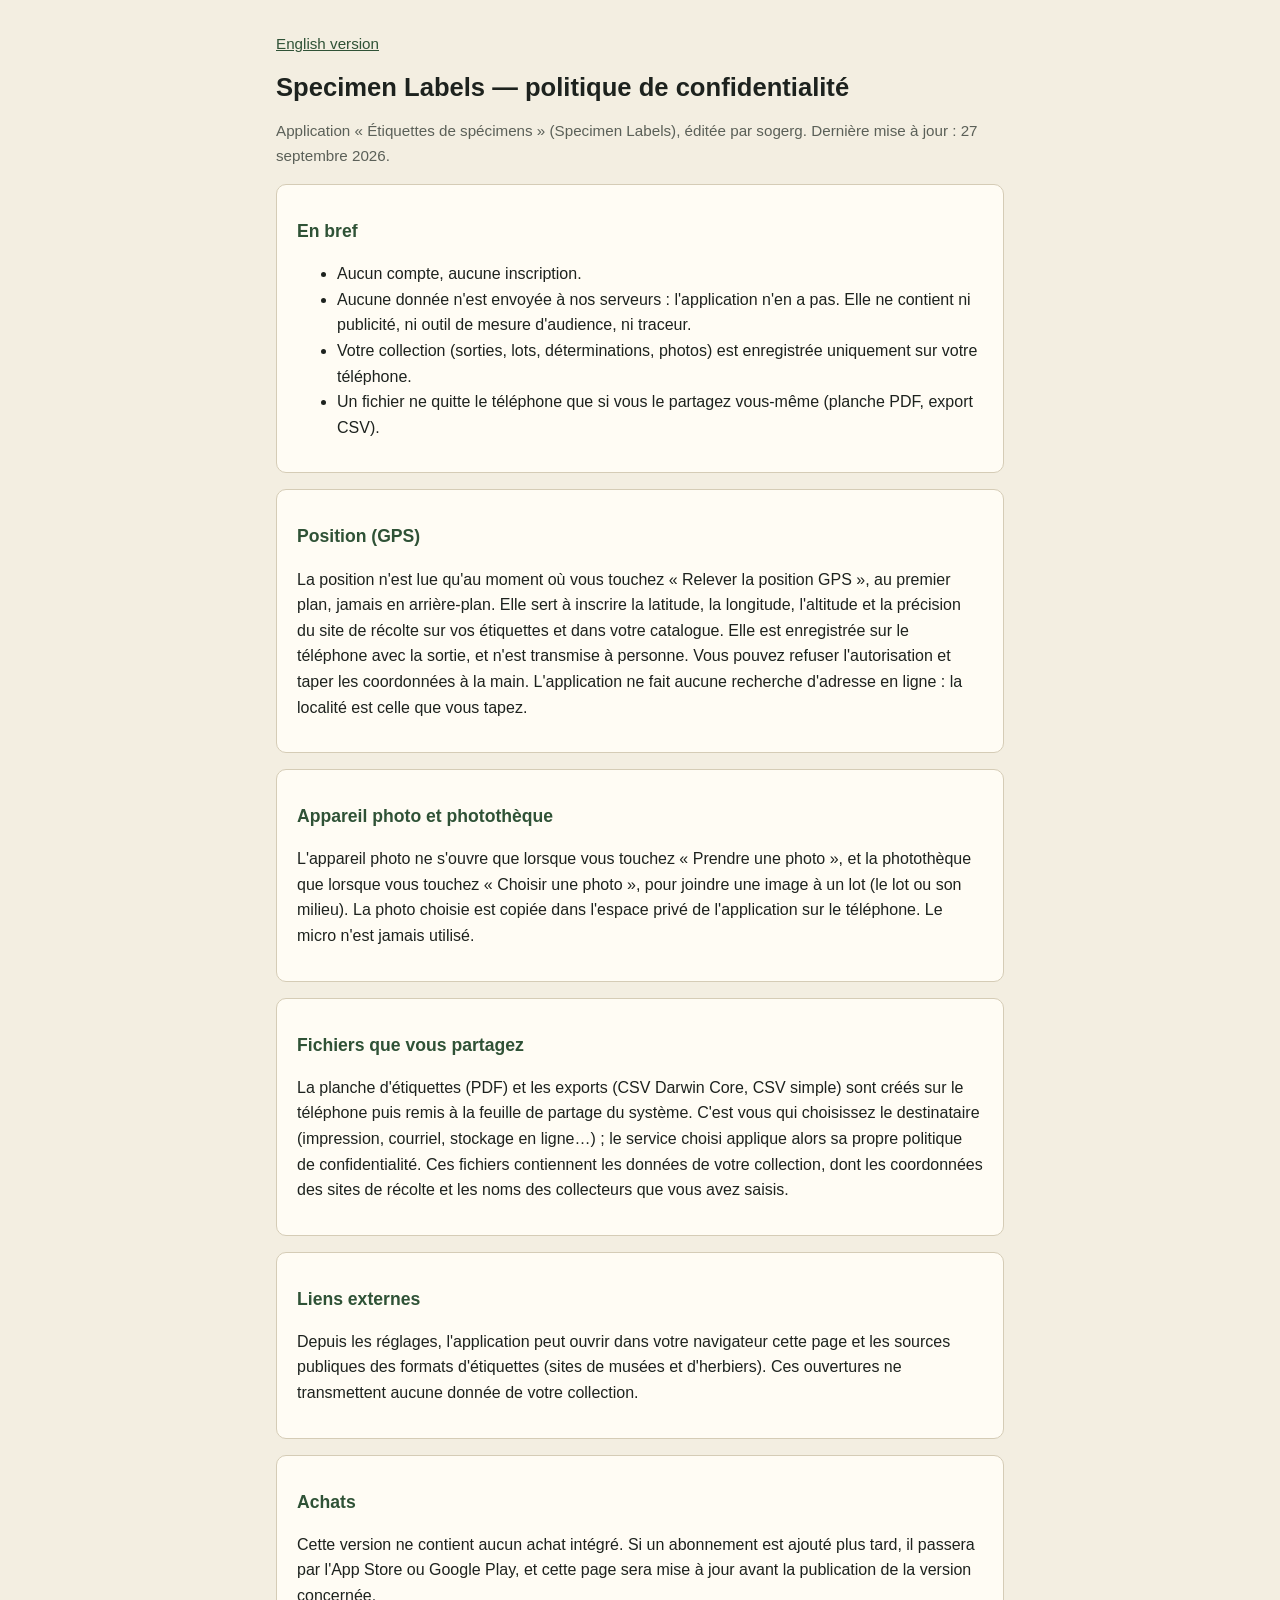
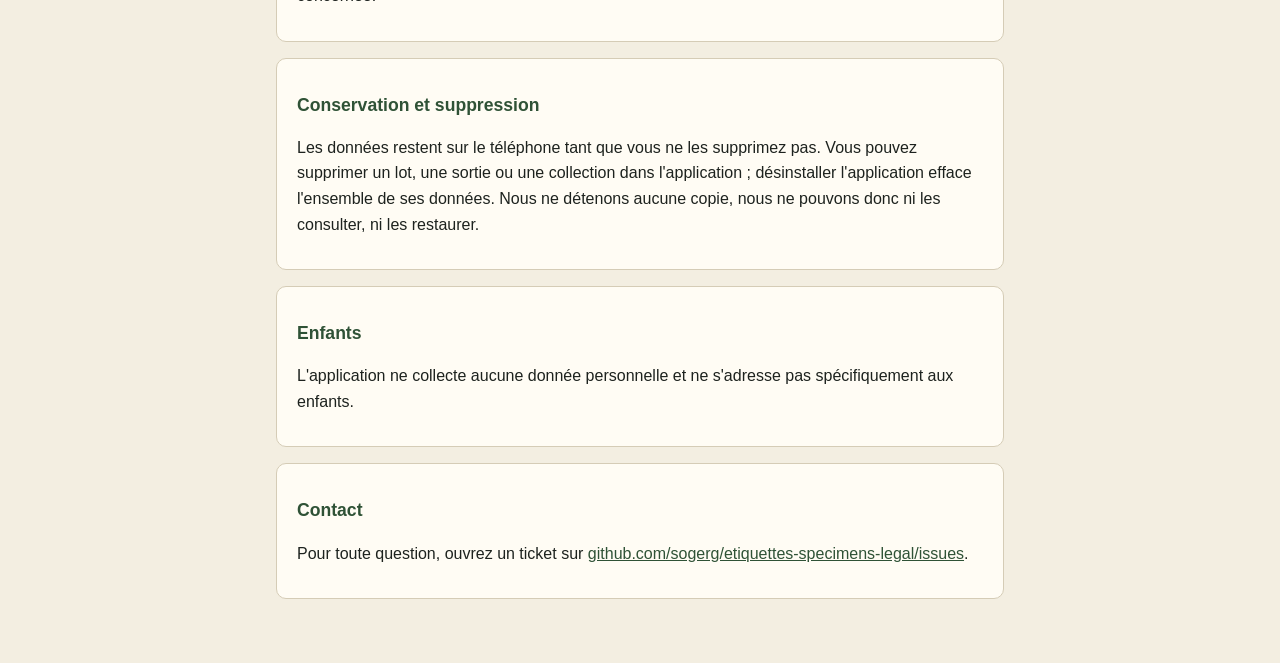
==== index.html @ 8a0e9088 "Page de confidentialité Specimen Labels (FR + EN) Co-Authored-By: Claude Opus 5.5 (1M context) <nore" ====
<!DOCTYPE html>
<html lang="fr">
<head>
<meta charset="utf-8">
<meta name="viewport" content="width=device-width, initial-scale=1">
<title>Specimen Labels — Confidentialité</title>
<link rel="stylesheet" href="style.css">
</head>
<body>
<main>
<nav><a href="en/">English version</a></nav>
<h1>Specimen Labels — politique de confidentialité</h1>
<p class="doux">Application « Étiquettes de spécimens » (Specimen Labels), éditée par sogerg. Dernière mise à jour : 27 septembre 2026.</p>

<section>
<h2>En bref</h2>
<ul>
<li>Aucun compte, aucune inscription.</li>
<li>Aucune donnée n'est envoyée à nos serveurs : l'application n'en a pas. Elle ne contient ni publicité, ni outil de mesure d'audience, ni traceur.</li>
<li>Votre collection (sorties, lots, déterminations, photos) est enregistrée uniquement sur votre téléphone.</li>
<li>Un fichier ne quitte le téléphone que si vous le partagez vous-même (planche PDF, export CSV).</li>
</ul>
</section>

<section>
<h2>Position (GPS)</h2>
<p>La position n'est lue qu'au moment où vous touchez « Relever la position GPS », au premier plan, jamais en arrière-plan. Elle sert à inscrire la latitude, la longitude, l'altitude et la précision du site de récolte sur vos étiquettes et dans votre catalogue. Elle est enregistrée sur le téléphone avec la sortie, et n'est transmise à personne. Vous pouvez refuser l'autorisation et taper les coordonnées à la main. L'application ne fait aucune recherche d'adresse en ligne : la localité est celle que vous tapez.</p>
</section>

<section>
<h2>Appareil photo et photothèque</h2>
<p>L'appareil photo ne s'ouvre que lorsque vous touchez « Prendre une photo », et la photothèque que lorsque vous touchez « Choisir une photo », pour joindre une image à un lot (le lot ou son milieu). La photo choisie est copiée dans l'espace privé de l'application sur le téléphone. Le micro n'est jamais utilisé.</p>
</section>

<section>
<h2>Fichiers que vous partagez</h2>
<p>La planche d'étiquettes (PDF) et les exports (CSV Darwin Core, CSV simple) sont créés sur le téléphone puis remis à la feuille de partage du système. C'est vous qui choisissez le destinataire (impression, courriel, stockage en ligne…) ; le service choisi applique alors sa propre politique de confidentialité. Ces fichiers contiennent les données de votre collection, dont les coordonnées des sites de récolte et les noms des collecteurs que vous avez saisis.</p>
</section>

<section>
<h2>Liens externes</h2>
<p>Depuis les réglages, l'application peut ouvrir dans votre navigateur cette page et les sources publiques des formats d'étiquettes (sites de musées et d'herbiers). Ces ouvertures ne transmettent aucune donnée de votre collection.</p>
</section>

<section>
<h2>Achats</h2>
<p>Cette version ne contient aucun achat intégré. Si un abonnement est ajouté plus tard, il passera par l'App Store ou Google Play, et cette page sera mise à jour avant la publication de la version concernée.</p>
</section>

<section>
<h2>Conservation et suppression</h2>
<p>Les données restent sur le téléphone tant que vous ne les supprimez pas. Vous pouvez supprimer un lot, une sortie ou une collection dans l'application ; désinstaller l'application efface l'ensemble de ses données. Nous ne détenons aucune copie, nous ne pouvons donc ni les consulter, ni les restaurer.</p>
</section>

<section>
<h2>Enfants</h2>
<p>L'application ne collecte aucune donnée personnelle et ne s'adresse pas spécifiquement aux enfants.</p>
</section>

<section>
<h2>Contact</h2>
<p>Pour toute question, ouvrez un ticket sur <a href="https://github.com/sogerg/etiquettes-specimens-legal/issues">github.com/sogerg/etiquettes-specimens-legal/issues</a>.</p>
</section>
</main>
</body>
</html>
---- style.css ----
:root { --fond: #F3EEE1; --carte: #FFFCF4; --encre: #1D221E; --doux: #5B6058; --accent: #2F5236; --bord: #D5CCB6; }
@media (prefers-color-scheme: dark) { :root { --fond: #131612; --carte: #1C201B; --encre: #ECE7DA; --doux: #A7AA9F; --accent: #8DB88F; --bord: #353B33; } }
* { box-sizing: border-box; }
body { margin: 0; background: var(--fond); color: var(--encre); font: 16px/1.6 -apple-system, "Segoe UI", Roboto, Helvetica, Arial, sans-serif; }
main { max-width: 760px; margin: 0 auto; padding: 32px 16px 64px; }
h1 { font-size: 1.6rem; line-height: 1.25; margin: 0 0 4px; }
h2 { font-size: 1.1rem; margin: 28px 0 8px; color: var(--accent); }
p, li { color: var(--encre); }
.doux { color: var(--doux); font-size: .95rem; }
section { background: var(--carte); border: 1px solid var(--bord); border-radius: 10px; padding: 4px 20px 16px; margin-top: 16px; }
a { color: var(--accent); }
nav { margin-bottom: 16px; font-size: .95rem; }
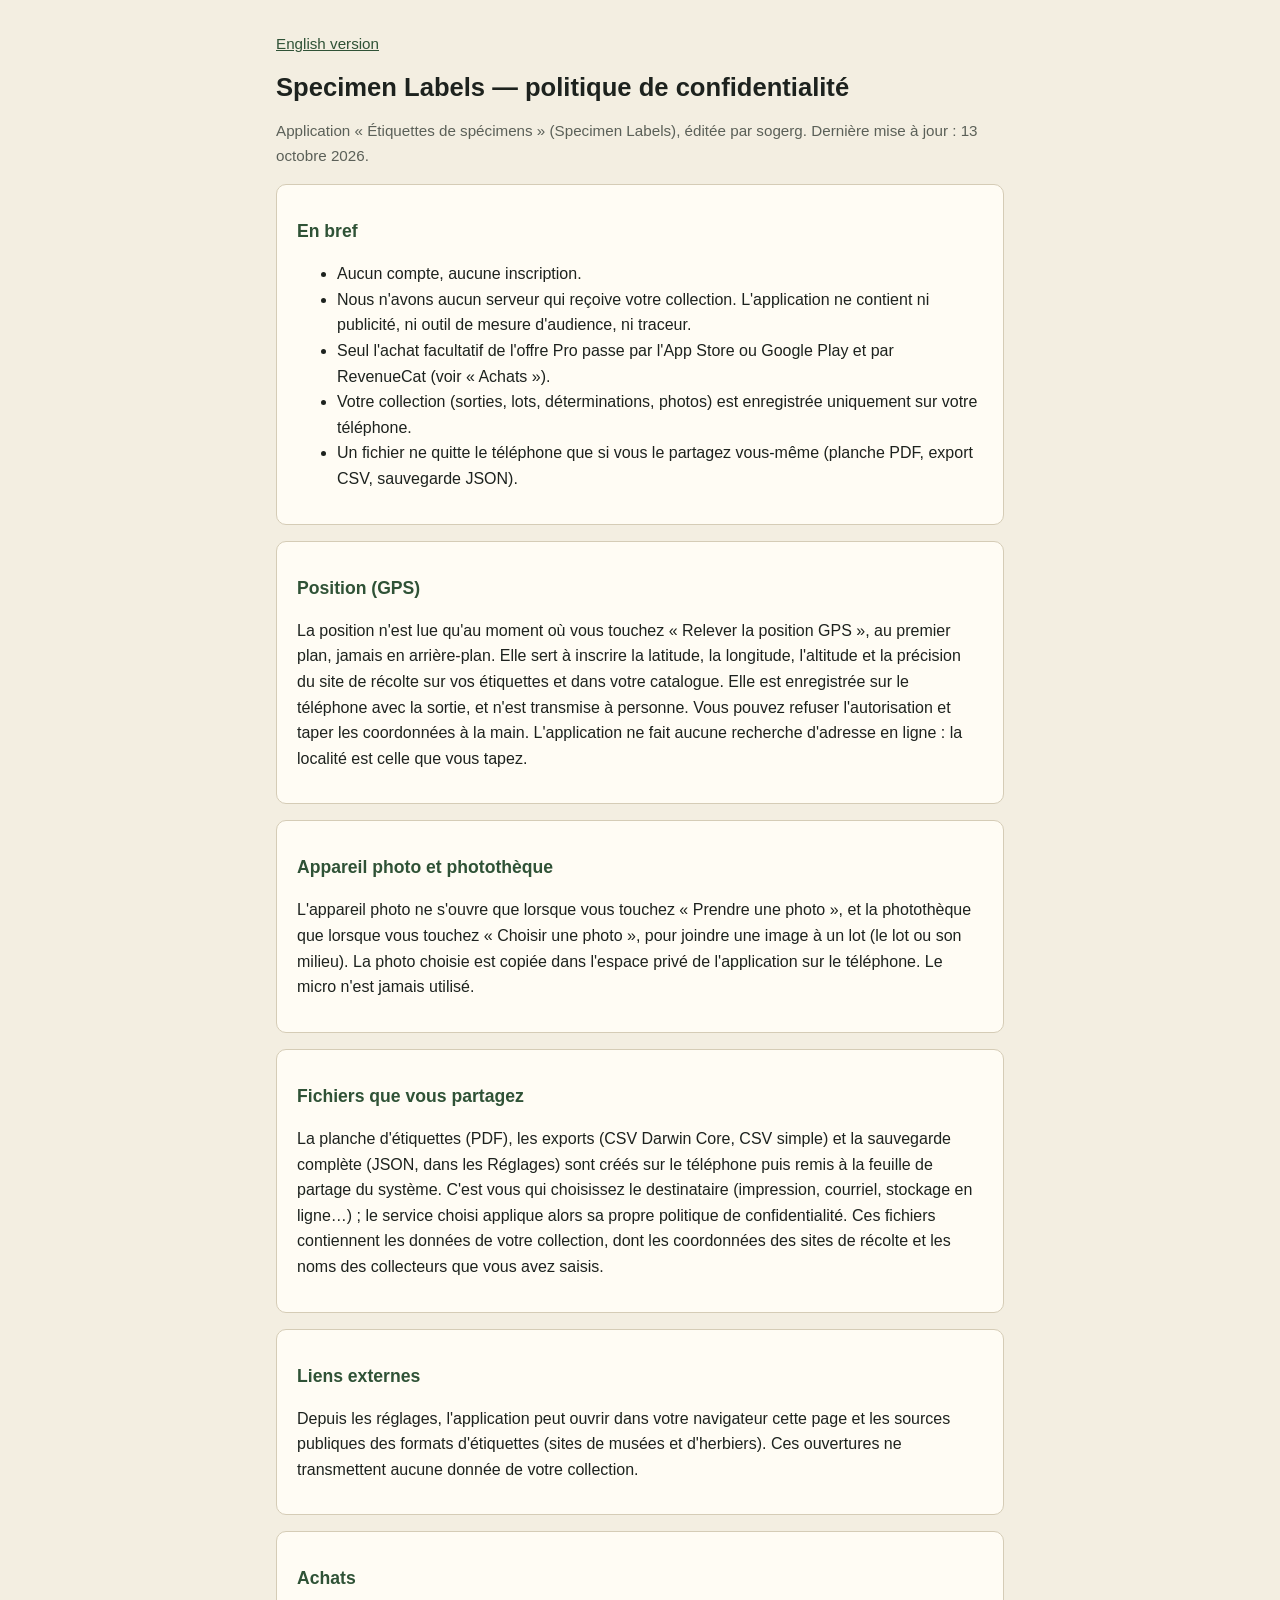
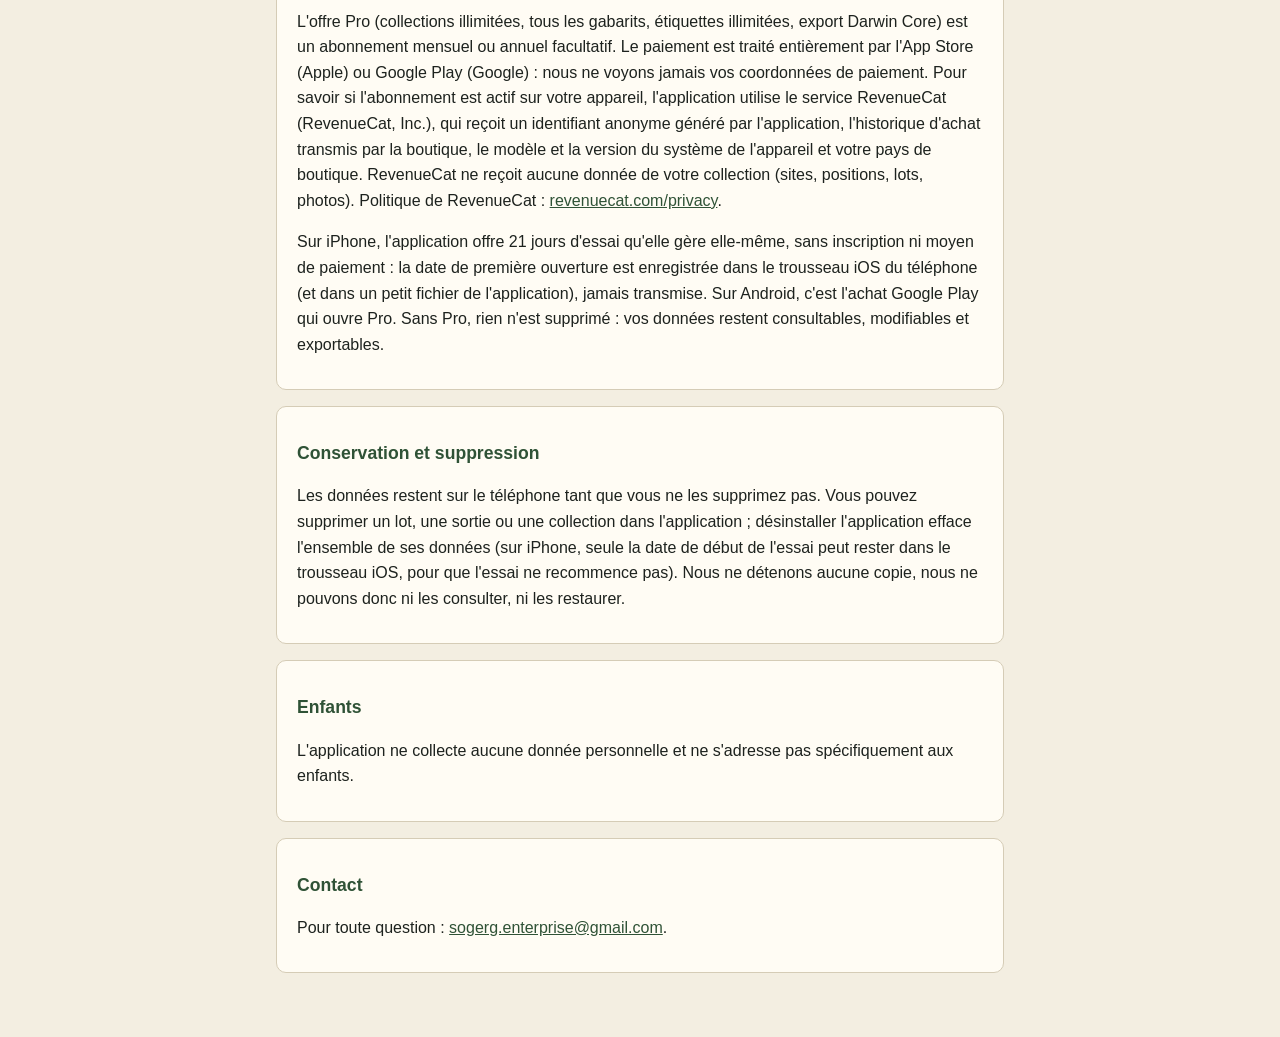
==== commit bd33b21a: "Confidentialité : achat Pro via les stores et RevenueCat, essai iPhone de 21 jours, sauvegarde JSON," ====
--- a/index.html
+++ b/index.html
@@ -10,15 +10,16 @@
 <main>
 <nav><a href="en/">English version</a></nav>
 <h1>Specimen Labels — politique de confidentialité</h1>
-<p class="doux">Application « Étiquettes de spécimens » (Specimen Labels), éditée par sogerg. Dernière mise à jour : 27 septembre 2026.</p>
+<p class="doux">Application « Étiquettes de spécimens » (Specimen Labels), éditée par sogerg. Dernière mise à jour : 13 octobre 2026.</p>
 
 <section>
 <h2>En bref</h2>
 <ul>
 <li>Aucun compte, aucune inscription.</li>
-<li>Aucune donnée n'est envoyée à nos serveurs : l'application n'en a pas. Elle ne contient ni publicité, ni outil de mesure d'audience, ni traceur.</li>
+<li>Nous n'avons aucun serveur qui reçoive votre collection. L'application ne contient ni publicité, ni outil de mesure d'audience, ni traceur.</li>
+<li>Seul l'achat facultatif de l'offre Pro passe par l'App Store ou Google Play et par RevenueCat (voir « Achats »).</li>
 <li>Votre collection (sorties, lots, déterminations, photos) est enregistrée uniquement sur votre téléphone.</li>
-<li>Un fichier ne quitte le téléphone que si vous le partagez vous-même (planche PDF, export CSV).</li>
+<li>Un fichier ne quitte le téléphone que si vous le partagez vous-même (planche PDF, export CSV, sauvegarde JSON).</li>
 </ul>
 </section>
 
@@ -34,7 +35,7 @@
 
 <section>
 <h2>Fichiers que vous partagez</h2>
-<p>La planche d'étiquettes (PDF) et les exports (CSV Darwin Core, CSV simple) sont créés sur le téléphone puis remis à la feuille de partage du système. C'est vous qui choisissez le destinataire (impression, courriel, stockage en ligne…) ; le service choisi applique alors sa propre politique de confidentialité. Ces fichiers contiennent les données de votre collection, dont les coordonnées des sites de récolte et les noms des collecteurs que vous avez saisis.</p>
+<p>La planche d'étiquettes (PDF), les exports (CSV Darwin Core, CSV simple) et la sauvegarde complète (JSON, dans les Réglages) sont créés sur le téléphone puis remis à la feuille de partage du système. C'est vous qui choisissez le destinataire (impression, courriel, stockage en ligne…) ; le service choisi applique alors sa propre politique de confidentialité. Ces fichiers contiennent les données de votre collection, dont les coordonnées des sites de récolte et les noms des collecteurs que vous avez saisis.</p>
 </section>
 
 <section>
@@ -44,12 +45,13 @@
 
 <section>
 <h2>Achats</h2>
-<p>Cette version ne contient aucun achat intégré. Si un abonnement est ajouté plus tard, il passera par l'App Store ou Google Play, et cette page sera mise à jour avant la publication de la version concernée.</p>
+<p>L'offre Pro (collections illimitées, tous les gabarits, étiquettes illimitées, export Darwin Core) est un abonnement mensuel ou annuel facultatif. Le paiement est traité entièrement par l'App Store (Apple) ou Google Play (Google) : nous ne voyons jamais vos coordonnées de paiement. Pour savoir si l'abonnement est actif sur votre appareil, l'application utilise le service RevenueCat (RevenueCat, Inc.), qui reçoit un identifiant anonyme généré par l'application, l'historique d'achat transmis par la boutique, le modèle et la version du système de l'appareil et votre pays de boutique. RevenueCat ne reçoit aucune donnée de votre collection (sites, positions, lots, photos). Politique de RevenueCat : <a href="https://www.revenuecat.com/privacy">revenuecat.com/privacy</a>.</p>
+<p>Sur iPhone, l'application offre 21 jours d'essai qu'elle gère elle-même, sans inscription ni moyen de paiement : la date de première ouverture est enregistrée dans le trousseau iOS du téléphone (et dans un petit fichier de l'application), jamais transmise. Sur Android, c'est l'achat Google Play qui ouvre Pro. Sans Pro, rien n'est supprimé : vos données restent consultables, modifiables et exportables.</p>
 </section>
 
 <section>
 <h2>Conservation et suppression</h2>
-<p>Les données restent sur le téléphone tant que vous ne les supprimez pas. Vous pouvez supprimer un lot, une sortie ou une collection dans l'application ; désinstaller l'application efface l'ensemble de ses données. Nous ne détenons aucune copie, nous ne pouvons donc ni les consulter, ni les restaurer.</p>
+<p>Les données restent sur le téléphone tant que vous ne les supprimez pas. Vous pouvez supprimer un lot, une sortie ou une collection dans l'application ; désinstaller l'application efface l'ensemble de ses données (sur iPhone, seule la date de début de l'essai peut rester dans le trousseau iOS, pour que l'essai ne recommence pas). Nous ne détenons aucune copie, nous ne pouvons donc ni les consulter, ni les restaurer.</p>
 </section>
 
 <section>
@@ -59,7 +61,7 @@
 
 <section>
 <h2>Contact</h2>
-<p>Pour toute question, ouvrez un ticket sur <a href="https://github.com/sogerg/etiquettes-specimens-legal/issues">github.com/sogerg/etiquettes-specimens-legal/issues</a>.</p>
+<p>Pour toute question : <a href="mailto:sogerg.enterprise@gmail.com">sogerg.enterprise@gmail.com</a>.</p>
 </section>
 </main>
 </body>
